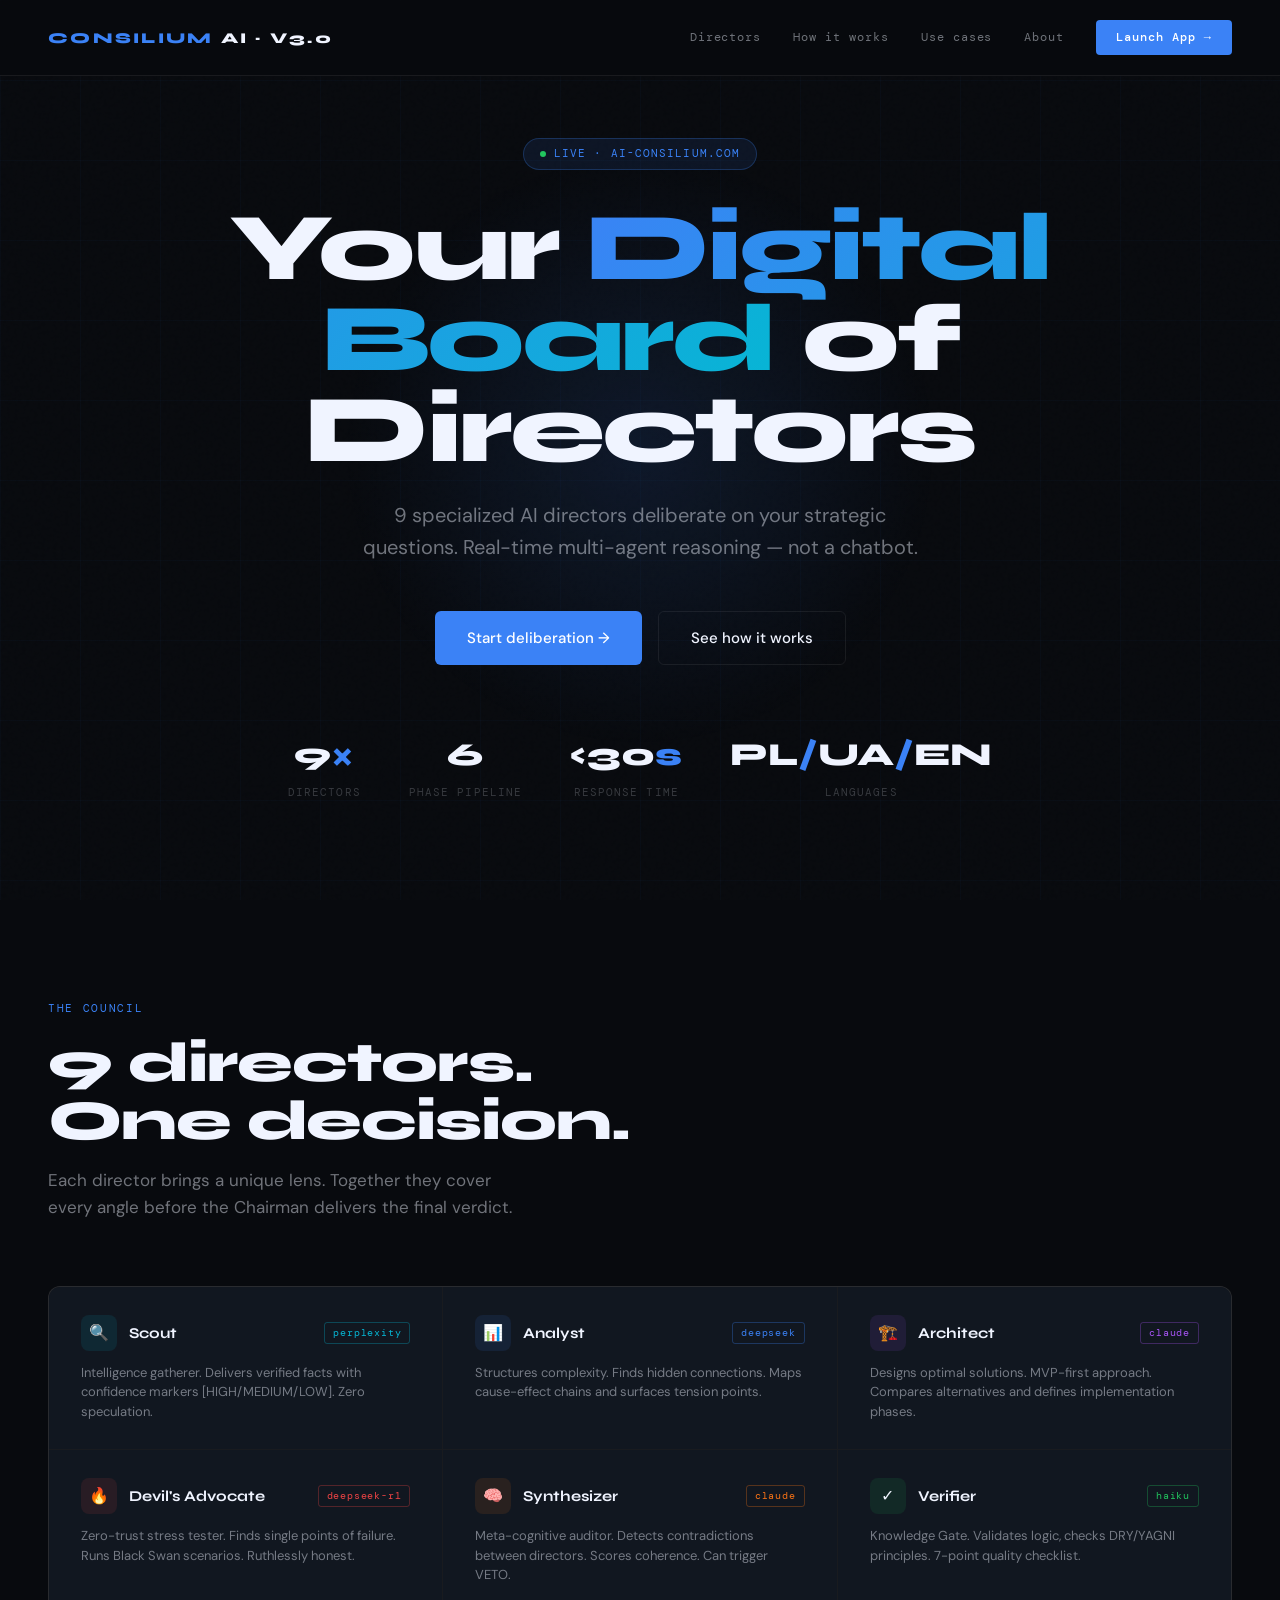
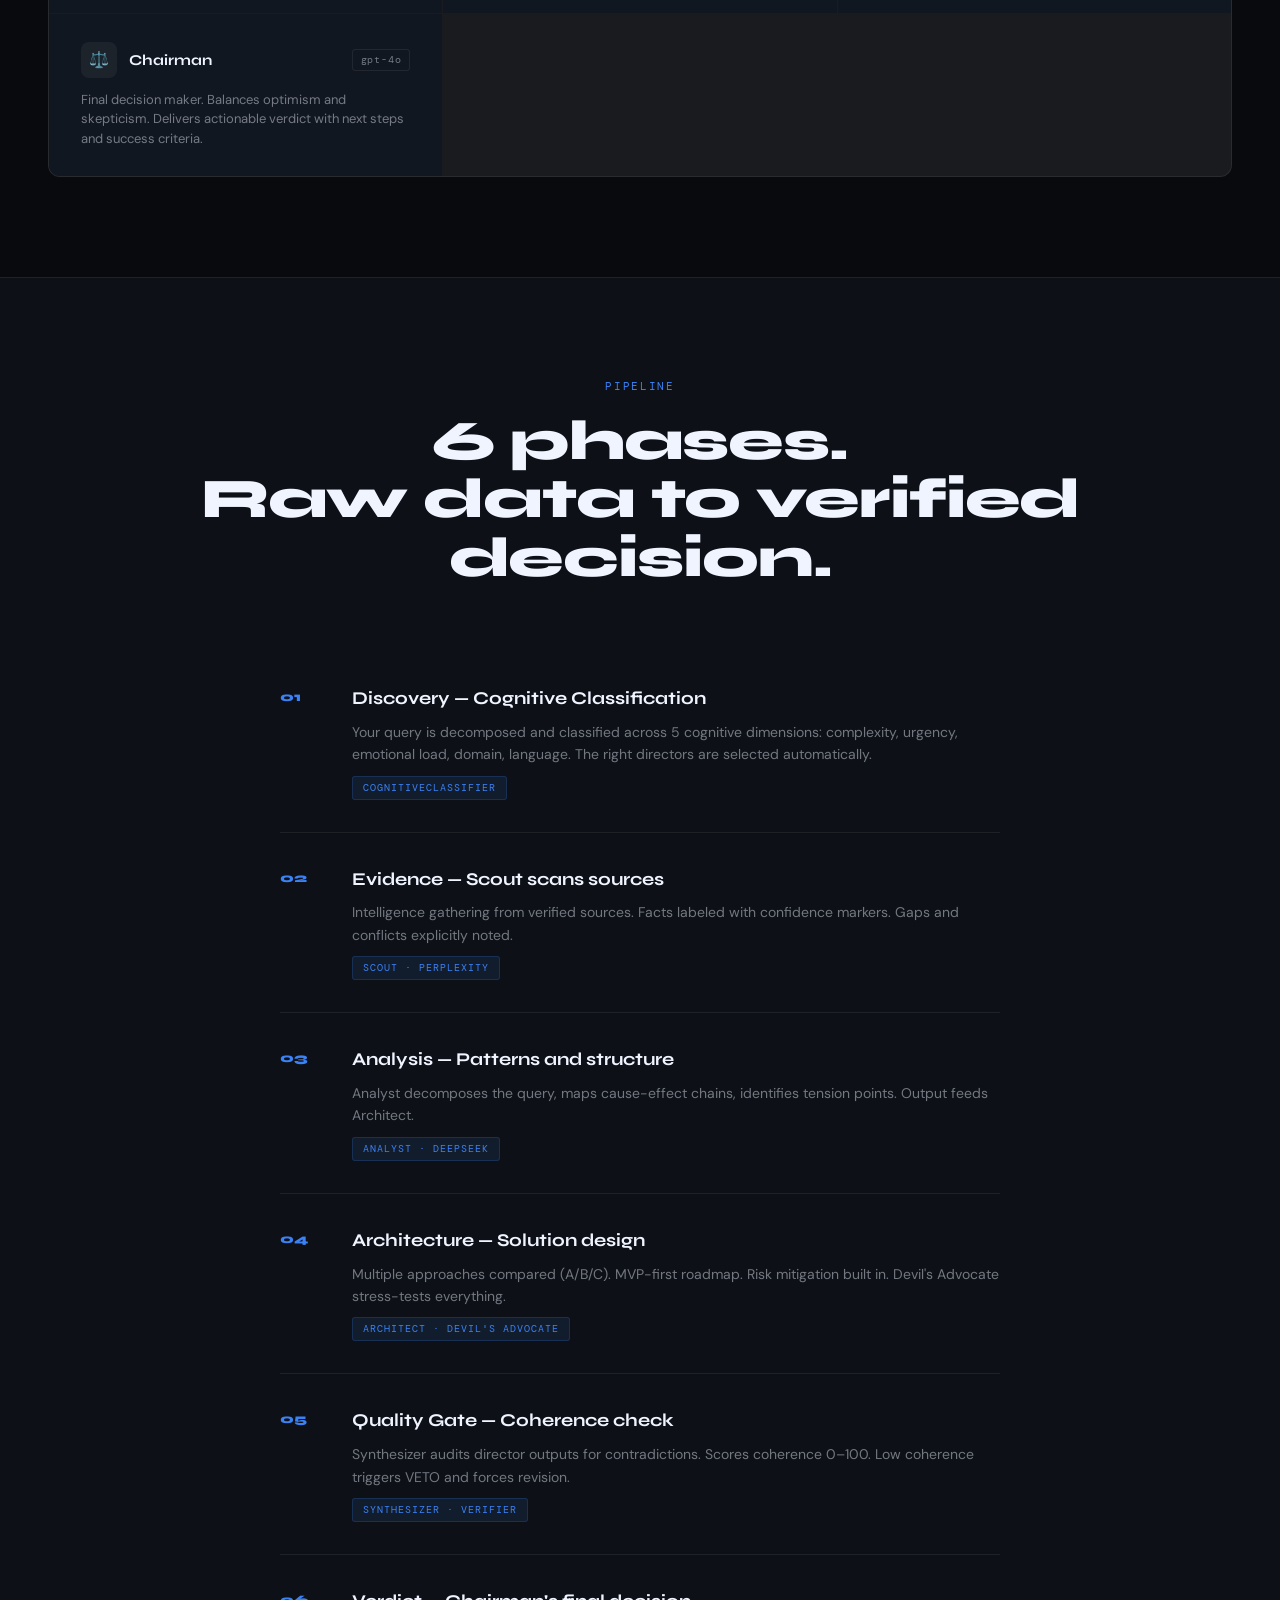
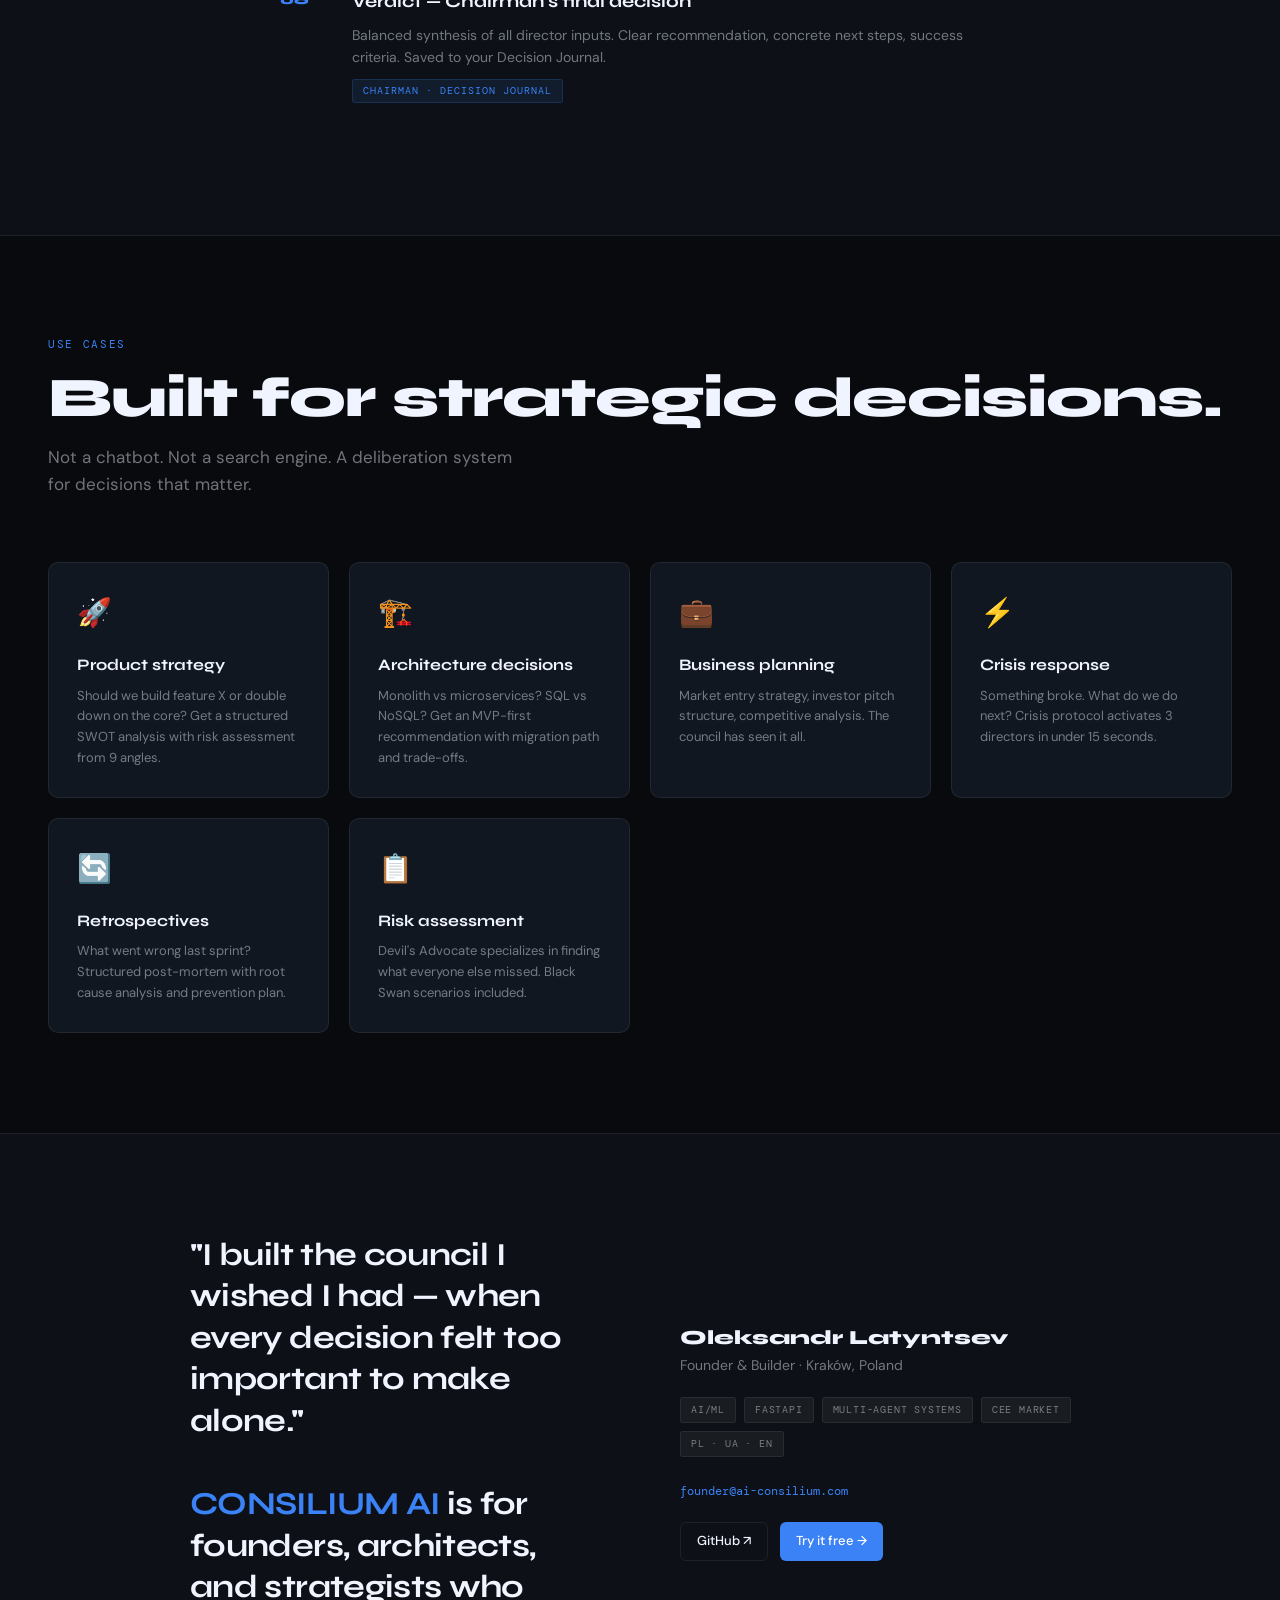
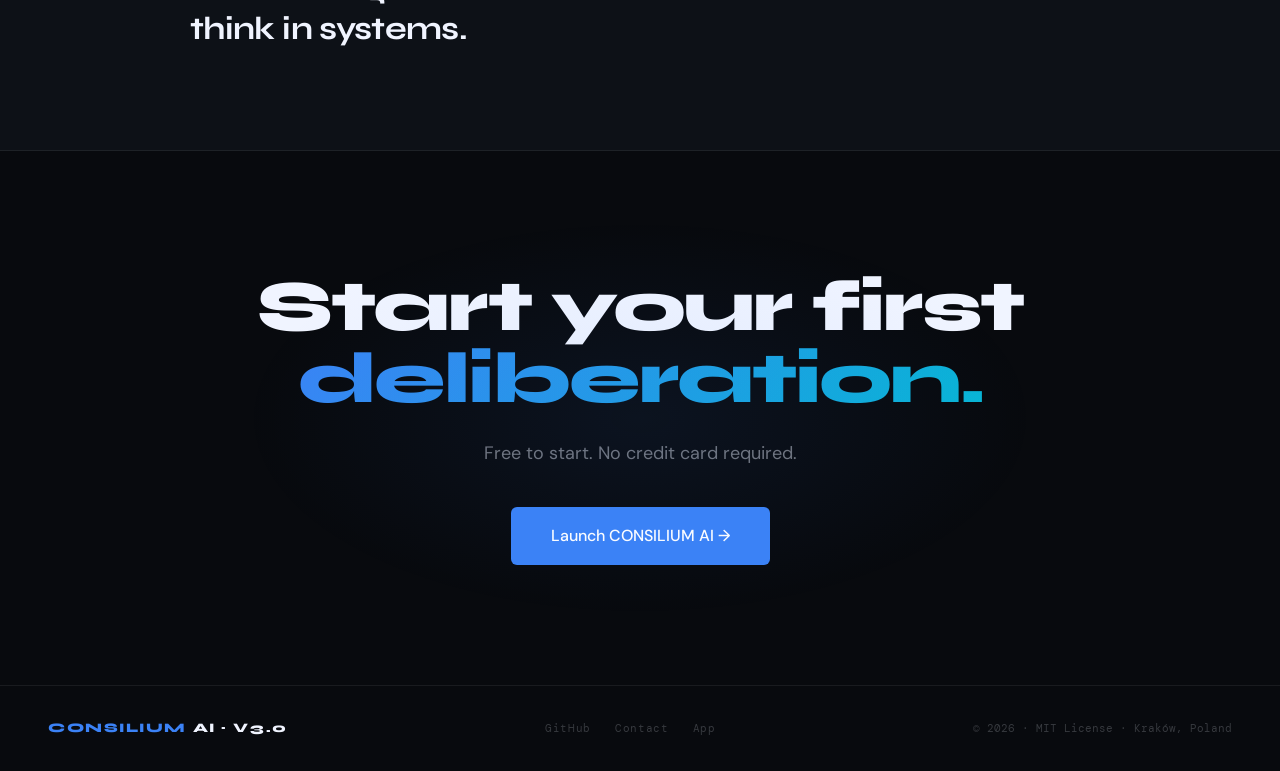
==== landing.html @ d45c04ec "chore(repo): cleanup -- remove dead/dangerous scripts, fix render.yaml, sync README/ROADMAP with rea" ====
<!DOCTYPE html>
<html lang="en">
<head>
<meta charset="UTF-8">
<meta name="viewport" content="width=device-width, initial-scale=1.0">
<title>CONSILIUM AI — Digital Board of Directors</title>
<meta name="description" content="9 specialized AI directors deliberate on your strategic decisions. Multi-agent AI system for intellectual work.">
<link rel="preconnect" href="https://fonts.googleapis.com">
<link href="https://fonts.googleapis.com/css2?family=Syne:wght@400;700;800&family=DM+Mono:wght@300;400;500&family=DM+Sans:wght@300;400;500&display=swap" rel="stylesheet">
<style>
:root {
  --black:   #080a0e;
  --surface: #0d1117;
  --card:    #111720;
  --border:  rgba(255,255,255,0.07);
  --accent:  #3b82f6;
  --cyan:    #06b6d4;
  --green:   #22c55e;
  --orange:  #f97316;
  --red:     #ef4444;
  --purple:  #a855f7;
  --white:   #f0f4ff;
  --muted:   rgba(240,244,255,0.45);
  --dim:     rgba(240,244,255,0.2);
}

*, *::before, *::after { box-sizing: border-box; margin: 0; padding: 0; }

html { scroll-behavior: smooth; }

body {
  background: var(--black);
  color: var(--white);
  font-family: 'DM Sans', sans-serif;
  font-size: 16px;
  line-height: 1.6;
  overflow-x: hidden;
}

/* ── NOISE OVERLAY ─────────────────────────────── */
body::before {
  content: '';
  position: fixed; inset: 0; z-index: 0;
  background-image: url("data:image/svg+xml,%3Csvg viewBox='0 0 256 256' xmlns='http://www.w3.org/2000/svg'%3E%3Cfilter id='noise'%3E%3CfeTurbulence type='fractalNoise' baseFrequency='0.9' numOctaves='4' stitchTiles='stitch'/%3E%3C/filter%3E%3Crect width='100%25' height='100%25' filter='url(%23noise)' opacity='0.04'/%3E%3C/svg%3E");
  pointer-events: none;
  opacity: 0.4;
}

/* ── GRID LINES ──────────────────────────────────── */
.grid-bg {
  position: fixed; inset: 0; z-index: 0;
  background-image:
    linear-gradient(rgba(59,130,246,0.03) 1px, transparent 1px),
    linear-gradient(90deg, rgba(59,130,246,0.03) 1px, transparent 1px);
  background-size: 80px 80px;
  pointer-events: none;
}

/* ── NAV ──────────────────────────────────────────── */
nav {
  position: fixed; top: 0; left: 0; right: 0; z-index: 100;
  display: flex; align-items: center; justify-content: space-between;
  padding: 20px 48px;
  border-bottom: 1px solid var(--border);
  background: rgba(8,10,14,0.85);
  backdrop-filter: blur(20px);
}
.nav-logo {
  font-family: 'Syne', sans-serif;
  font-weight: 800; font-size: 15px;
  letter-spacing: 0.15em; text-transform: uppercase;
  color: var(--white);
}
.nav-logo span { color: var(--accent); }
.nav-links { display: flex; gap: 32px; align-items: center; }
.nav-links a {
  font-family: 'DM Mono', monospace;
  font-size: 12px; letter-spacing: 0.08em;
  color: var(--muted); text-decoration: none;
  transition: color 0.2s;
}
.nav-links a:hover { color: var(--white); }
.nav-cta {
  background: var(--accent); color: #fff !important;
  padding: 8px 20px; border-radius: 4px;
  font-weight: 500 !important;
}
.nav-cta:hover { background: #2563eb !important; }

/* ── HERO ────────────────────────────────────────── */
.hero {
  position: relative; z-index: 1;
  min-height: 100vh;
  display: flex; flex-direction: column;
  align-items: center; justify-content: center;
  text-align: center;
  padding: 120px 24px 80px;
  overflow: hidden;
}

.hero-glow {
  position: absolute;
  width: 600px; height: 600px;
  background: radial-gradient(ellipse, rgba(59,130,246,0.12) 0%, transparent 70%);
  top: 50%; left: 50%; transform: translate(-50%,-50%);
  pointer-events: none;
}

.hero-badge {
  display: inline-flex; align-items: center; gap: 8px;
  background: rgba(59,130,246,0.1);
  border: 1px solid rgba(59,130,246,0.25);
  border-radius: 100px;
  padding: 6px 16px;
  font-family: 'DM Mono', monospace;
  font-size: 11px; letter-spacing: 0.1em; text-transform: uppercase;
  color: var(--accent);
  margin-bottom: 32px;
  animation: fadeUp 0.6s ease both;
}
.badge-dot {
  width: 6px; height: 6px;
  background: var(--green); border-radius: 50%;
  animation: pulse 2s infinite;
}
@keyframes pulse {
  0%,100% { opacity: 1; } 50% { opacity: 0.3; }
}

h1 {
  font-family: 'Syne', sans-serif;
  font-size: clamp(48px, 8vw, 96px);
  font-weight: 800;
  line-height: 0.95;
  letter-spacing: -0.03em;
  margin-bottom: 24px;
  animation: fadeUp 0.7s 0.1s ease both;
}
h1 em {
  font-style: normal;
  background: linear-gradient(135deg, var(--accent) 0%, var(--cyan) 100%);
  -webkit-background-clip: text; -webkit-text-fill-color: transparent;
  background-clip: text;
}

.hero-sub {
  font-size: clamp(16px, 2vw, 20px);
  color: var(--muted); max-width: 560px;
  margin: 0 auto 48px;
  animation: fadeUp 0.7s 0.2s ease both;
}

.hero-actions {
  display: flex; gap: 16px; flex-wrap: wrap; justify-content: center;
  animation: fadeUp 0.7s 0.3s ease both;
}

.btn-primary {
  background: var(--accent); color: #fff;
  padding: 14px 32px; border-radius: 6px;
  font-family: 'DM Sans', sans-serif;
  font-size: 15px; font-weight: 500;
  text-decoration: none;
  transition: background 0.2s, transform 0.1s;
  display: inline-flex; align-items: center; gap: 8px;
}
.btn-primary:hover { background: #2563eb; transform: translateY(-1px); }

.btn-ghost {
  background: transparent; color: var(--white);
  padding: 14px 32px; border-radius: 6px;
  font-size: 15px; font-weight: 500;
  text-decoration: none;
  border: 1px solid var(--border);
  transition: border-color 0.2s, transform 0.1s;
  display: inline-flex; align-items: center; gap: 8px;
}
.btn-ghost:hover { border-color: rgba(255,255,255,0.3); transform: translateY(-1px); }

.hero-meta {
  margin-top: 64px;
  display: flex; gap: 48px; justify-content: center; flex-wrap: wrap;
  animation: fadeUp 0.7s 0.4s ease both;
}
.meta-item { text-align: center; }
.meta-num {
  font-family: 'Syne', sans-serif;
  font-size: 32px; font-weight: 800;
  color: var(--white);
}
.meta-num span { color: var(--accent); }
.meta-label {
  font-family: 'DM Mono', monospace;
  font-size: 11px; letter-spacing: 0.1em; text-transform: uppercase;
  color: var(--dim); margin-top: 4px;
}

@keyframes fadeUp {
  from { opacity: 0; transform: translateY(20px); }
  to   { opacity: 1; transform: translateY(0); }
}

/* ── DIRECTORS SECTION ───────────────────────────── */
.section { position: relative; z-index: 1; padding: 100px 48px; }
.section-label {
  font-family: 'DM Mono', monospace;
  font-size: 11px; letter-spacing: 0.15em; text-transform: uppercase;
  color: var(--accent); margin-bottom: 16px;
}
.section-title {
  font-family: 'Syne', sans-serif;
  font-size: clamp(32px, 5vw, 56px); font-weight: 800;
  line-height: 1.05; letter-spacing: -0.02em;
  margin-bottom: 16px;
}
.section-sub { color: var(--muted); max-width: 480px; font-size: 17px; }

.directors-grid {
  display: grid;
  grid-template-columns: repeat(auto-fill, minmax(300px, 1fr));
  gap: 1px;
  margin-top: 64px;
  border: 1px solid var(--border);
  border-radius: 12px;
  overflow: hidden;
  background: var(--border);
}
.director-card {
  background: var(--card);
  padding: 28px 32px;
  transition: background 0.2s;
  cursor: default;
}
.director-card:hover { background: #161d28; }
.dir-header { display: flex; align-items: center; gap: 12px; margin-bottom: 12px; }
.dir-icon {
  width: 36px; height: 36px; border-radius: 8px;
  display: flex; align-items: center; justify-content: center;
  font-size: 16px;
  flex-shrink: 0;
}
.dir-name {
  font-family: 'Syne', sans-serif;
  font-weight: 700; font-size: 15px;
}
.dir-model {
  font-family: 'DM Mono', monospace;
  font-size: 10px; letter-spacing: 0.08em;
  margin-left: auto; padding: 2px 8px;
  border-radius: 3px; border: 1px solid;
}
.dir-desc { color: var(--muted); font-size: 13px; line-height: 1.5; }

/* ── HOW IT WORKS ────────────────────────────────── */
.pipeline {
  display: flex; flex-direction: column; gap: 0;
  max-width: 720px; margin: 64px auto 0;
}
.pipe-step {
  display: grid; grid-template-columns: 48px 1fr;
  gap: 24px; padding: 32px 0;
  border-bottom: 1px solid var(--border);
  position: relative;
}
.pipe-step:last-child { border-bottom: none; }
.pipe-num {
  font-family: 'Syne', sans-serif;
  font-size: 13px; font-weight: 800;
  color: var(--accent);
  padding-top: 3px;
}
.pipe-title {
  font-family: 'Syne', sans-serif;
  font-weight: 700; font-size: 18px; margin-bottom: 8px;
}
.pipe-desc { color: var(--muted); font-size: 14px; }
.pipe-tag {
  display: inline-block; margin-top: 10px;
  font-family: 'DM Mono', monospace; font-size: 10px;
  letter-spacing: 0.1em; text-transform: uppercase;
  padding: 3px 10px; border-radius: 3px;
  background: rgba(59,130,246,0.1); color: var(--accent);
  border: 1px solid rgba(59,130,246,0.2);
}

/* ── USE CASES ────────────────────────────────────── */
.cases-grid {
  display: grid; grid-template-columns: repeat(auto-fill, minmax(280px, 1fr));
  gap: 20px; margin-top: 64px;
}
.case-card {
  background: var(--card);
  border: 1px solid var(--border);
  border-radius: 10px; padding: 28px;
  transition: border-color 0.2s, transform 0.2s;
}
.case-card:hover { border-color: rgba(59,130,246,0.3); transform: translateY(-2px); }
.case-icon { font-size: 28px; margin-bottom: 16px; }
.case-title { font-family: 'Syne', sans-serif; font-weight: 700; font-size: 16px; margin-bottom: 8px; }
.case-desc { color: var(--muted); font-size: 13px; line-height: 1.6; }

/* ── FOUNDER ─────────────────────────────────────── */
.founder-section {
  position: relative; z-index: 1;
  padding: 100px 48px;
  background: var(--surface);
  border-top: 1px solid var(--border);
  border-bottom: 1px solid var(--border);
}
.founder-inner {
  max-width: 900px; margin: 0 auto;
  display: grid; grid-template-columns: 1fr 1fr; gap: 80px; align-items: center;
}
.founder-quote {
  font-family: 'Syne', sans-serif;
  font-size: clamp(22px, 3vw, 32px); font-weight: 700;
  line-height: 1.3; letter-spacing: -0.02em;
  color: var(--white);
}
.founder-quote em {
  font-style: normal; color: var(--accent);
}
.founder-info { display: flex; flex-direction: column; gap: 20px; }
.founder-name {
  font-family: 'Syne', sans-serif;
  font-weight: 800; font-size: 20px;
}
.founder-title { color: var(--muted); font-size: 14px; }
.founder-tags { display: flex; flex-wrap: wrap; gap: 8px; }
.f-tag {
  font-family: 'DM Mono', monospace; font-size: 10px;
  letter-spacing: 0.08em; text-transform: uppercase;
  padding: 4px 10px; border-radius: 3px;
  background: rgba(255,255,255,0.05);
  border: 1px solid var(--border);
  color: var(--muted);
}
.founder-contact {
  font-family: 'DM Mono', monospace; font-size: 12px;
  color: var(--accent); text-decoration: none;
}

/* ── CTA SECTION ─────────────────────────────────── */
.cta-section {
  position: relative; z-index: 1;
  padding: 120px 48px; text-align: center;
  overflow: hidden;
}
.cta-glow {
  position: absolute;
  width: 800px; height: 400px;
  background: radial-gradient(ellipse, rgba(59,130,246,0.08) 0%, transparent 70%);
  top: 50%; left: 50%; transform: translate(-50%,-50%);
  pointer-events: none;
}
.cta-title {
  font-family: 'Syne', sans-serif;
  font-size: clamp(36px, 6vw, 72px); font-weight: 800;
  line-height: 1; letter-spacing: -0.03em;
  margin-bottom: 24px;
}
.cta-sub { color: var(--muted); font-size: 18px; margin-bottom: 40px; }

/* ── FOOTER ──────────────────────────────────────── */
footer {
  position: relative; z-index: 1;
  border-top: 1px solid var(--border);
  padding: 32px 48px;
  display: flex; align-items: center; justify-content: space-between;
  flex-wrap: wrap; gap: 16px;
}
.footer-logo {
  font-family: 'Syne', sans-serif; font-weight: 800; font-size: 13px;
  letter-spacing: 0.12em; text-transform: uppercase;
}
.footer-logo span { color: var(--accent); }
.footer-links { display: flex; gap: 24px; flex-wrap: wrap; }
.footer-links a {
  font-family: 'DM Mono', monospace; font-size: 11px;
  letter-spacing: 0.06em; color: var(--dim); text-decoration: none;
}
.footer-links a:hover { color: var(--muted); }
.footer-right {
  font-family: 'DM Mono', monospace; font-size: 11px;
  color: var(--dim);
}

/* ── MOBILE ──────────────────────────────────────── */
@media (max-width: 768px) {
  nav { padding: 16px 20px; }
  .nav-links { display: none; }
  .section { padding: 64px 20px; }
  .founder-inner { grid-template-columns: 1fr; gap: 40px; }
  footer { padding: 24px 20px; flex-direction: column; gap: 12px; }
}
</style>
</head>
<body>

<div class="grid-bg"></div>

<!-- NAV -->
<nav>
  <div class="nav-logo"><span>CONSILIUM</span> AI · v3.0</div>
  <div class="nav-links">
    <a href="#directors">Directors</a>
    <a href="#how">How it works</a>
    <a href="#cases">Use cases</a>
    <a href="#founder">About</a>
    <a href="https://ai-consilium.com" class="nav-cta">Launch App →</a>
  </div>
</nav>

<!-- HERO -->
<section class="hero">
  <div class="hero-glow"></div>

  <div class="hero-badge">
    <span class="badge-dot"></span>
    Live · ai-consilium.com
  </div>

  <h1>Your <em>Digital<br>Board</em> of<br>Directors</h1>

  <p class="hero-sub">
    9 specialized AI directors deliberate on your strategic questions.
    Real-time multi-agent reasoning — not a chatbot.
  </p>

  <div class="hero-actions">
    <a href="https://ai-consilium.com" class="btn-primary">
      Start deliberation →
    </a>
    <a href="#how" class="btn-ghost">
      See how it works
    </a>
  </div>

  <div class="hero-meta">
    <div class="meta-item">
      <div class="meta-num">9<span>×</span></div>
      <div class="meta-label">Directors</div>
    </div>
    <div class="meta-item">
      <div class="meta-num">6</div>
      <div class="meta-label">Phase pipeline</div>
    </div>
    <div class="meta-item">
      <div class="meta-num">&lt;30<span>s</span></div>
      <div class="meta-label">Response time</div>
    </div>
    <div class="meta-item">
      <div class="meta-num">PL<span>/</span>UA<span>/</span>EN</div>
      <div class="meta-label">Languages</div>
    </div>
  </div>
</section>

<!-- DIRECTORS -->
<section class="section" id="directors">
  <div style="max-width:1200px; margin:0 auto;">
    <div class="section-label">The Council</div>
    <h2 class="section-title">9 directors.<br>One decision.</h2>
    <p class="section-sub">Each director brings a unique lens. Together they cover every angle before the Chairman delivers the final verdict.</p>

    <div class="directors-grid">
      <div class="director-card">
        <div class="dir-header">
          <div class="dir-icon" style="background:rgba(6,182,212,0.1);">🔍</div>
          <div class="dir-name">Scout</div>
          <div class="dir-model" style="color:var(--cyan);border-color:rgba(6,182,212,0.3);">perplexity</div>
        </div>
        <div class="dir-desc">Intelligence gatherer. Delivers verified facts with confidence markers [HIGH/MEDIUM/LOW]. Zero speculation.</div>
      </div>

      <div class="director-card">
        <div class="dir-header">
          <div class="dir-icon" style="background:rgba(59,130,246,0.1);">📊</div>
          <div class="dir-name">Analyst</div>
          <div class="dir-model" style="color:var(--accent);border-color:rgba(59,130,246,0.3);">deepseek</div>
        </div>
        <div class="dir-desc">Structures complexity. Finds hidden connections. Maps cause-effect chains and surfaces tension points.</div>
      </div>

      <div class="director-card">
        <div class="dir-header">
          <div class="dir-icon" style="background:rgba(168,85,247,0.1);">🏗️</div>
          <div class="dir-name">Architect</div>
          <div class="dir-model" style="color:var(--purple);border-color:rgba(168,85,247,0.3);">claude</div>
        </div>
        <div class="dir-desc">Designs optimal solutions. MVP-first approach. Compares alternatives and defines implementation phases.</div>
      </div>

      <div class="director-card">
        <div class="dir-header">
          <div class="dir-icon" style="background:rgba(239,68,68,0.1);">🔥</div>
          <div class="dir-name">Devil's Advocate</div>
          <div class="dir-model" style="color:var(--red);border-color:rgba(239,68,68,0.3);">deepseek-r1</div>
        </div>
        <div class="dir-desc">Zero-trust stress tester. Finds single points of failure. Runs Black Swan scenarios. Ruthlessly honest.</div>
      </div>

      <div class="director-card">
        <div class="dir-header">
          <div class="dir-icon" style="background:rgba(249,115,22,0.1);">🧠</div>
          <div class="dir-name">Synthesizer</div>
          <div class="dir-model" style="color:var(--orange);border-color:rgba(249,115,22,0.3);">claude</div>
        </div>
        <div class="dir-desc">Meta-cognitive auditor. Detects contradictions between directors. Scores coherence. Can trigger VETO.</div>
      </div>

      <div class="director-card">
        <div class="dir-header">
          <div class="dir-icon" style="background:rgba(34,197,94,0.1);">✓</div>
          <div class="dir-name">Verifier</div>
          <div class="dir-model" style="color:var(--green);border-color:rgba(34,197,94,0.3);">haiku</div>
        </div>
        <div class="dir-desc">Knowledge Gate. Validates logic, checks DRY/YAGNI principles. 7-point quality checklist.</div>
      </div>

      <div class="director-card" style="grid-column: span 1;">
        <div class="dir-header">
          <div class="dir-icon" style="background:rgba(240,244,255,0.05);">⚖️</div>
          <div class="dir-name">Chairman</div>
          <div class="dir-model" style="color:var(--muted);border-color:var(--border);">gpt-4o</div>
        </div>
        <div class="dir-desc">Final decision maker. Balances optimism and skepticism. Delivers actionable verdict with next steps and success criteria.</div>
      </div>
    </div>
  </div>
</section>

<!-- HOW IT WORKS -->
<section class="section" id="how" style="background:var(--surface); border-top:1px solid var(--border); border-bottom:1px solid var(--border);">
  <div style="max-width:900px; margin:0 auto; text-align:center;">
    <div class="section-label">Pipeline</div>
    <h2 class="section-title">6 phases.<br>Raw data to verified decision.</h2>
  </div>

  <div class="pipeline">
    <div class="pipe-step">
      <div class="pipe-num">01</div>
      <div>
        <div class="pipe-title">Discovery — Cognitive Classification</div>
        <div class="pipe-desc">Your query is decomposed and classified across 5 cognitive dimensions: complexity, urgency, emotional load, domain, language. The right directors are selected automatically.</div>
        <span class="pipe-tag">CognitiveClassifier</span>
      </div>
    </div>
    <div class="pipe-step">
      <div class="pipe-num">02</div>
      <div>
        <div class="pipe-title">Evidence — Scout scans sources</div>
        <div class="pipe-desc">Intelligence gathering from verified sources. Facts labeled with confidence markers. Gaps and conflicts explicitly noted.</div>
        <span class="pipe-tag">Scout · Perplexity</span>
      </div>
    </div>
    <div class="pipe-step">
      <div class="pipe-num">03</div>
      <div>
        <div class="pipe-title">Analysis — Patterns and structure</div>
        <div class="pipe-desc">Analyst decomposes the query, maps cause-effect chains, identifies tension points. Output feeds Architect.</div>
        <span class="pipe-tag">Analyst · DeepSeek</span>
      </div>
    </div>
    <div class="pipe-step">
      <div class="pipe-num">04</div>
      <div>
        <div class="pipe-title">Architecture — Solution design</div>
        <div class="pipe-desc">Multiple approaches compared (A/B/C). MVP-first roadmap. Risk mitigation built in. Devil's Advocate stress-tests everything.</div>
        <span class="pipe-tag">Architect · Devil's Advocate</span>
      </div>
    </div>
    <div class="pipe-step">
      <div class="pipe-num">05</div>
      <div>
        <div class="pipe-title">Quality Gate — Coherence check</div>
        <div class="pipe-desc">Synthesizer audits director outputs for contradictions. Scores coherence 0–100. Low coherence triggers VETO and forces revision.</div>
        <span class="pipe-tag">Synthesizer · Verifier</span>
      </div>
    </div>
    <div class="pipe-step">
      <div class="pipe-num">06</div>
      <div>
        <div class="pipe-title">Verdict — Chairman's final decision</div>
        <div class="pipe-desc">Balanced synthesis of all director inputs. Clear recommendation, concrete next steps, success criteria. Saved to your Decision Journal.</div>
        <span class="pipe-tag">Chairman · Decision Journal</span>
      </div>
    </div>
  </div>
</section>

<!-- USE CASES -->
<section class="section" id="cases">
  <div style="max-width:1200px; margin:0 auto;">
    <div class="section-label">Use Cases</div>
    <h2 class="section-title">Built for strategic decisions.</h2>
    <p class="section-sub">Not a chatbot. Not a search engine. A deliberation system for decisions that matter.</p>

    <div class="cases-grid">
      <div class="case-card">
        <div class="case-icon">🚀</div>
        <div class="case-title">Product strategy</div>
        <div class="case-desc">Should we build feature X or double down on the core? Get a structured SWOT analysis with risk assessment from 9 angles.</div>
      </div>
      <div class="case-card">
        <div class="case-icon">🏗️</div>
        <div class="case-title">Architecture decisions</div>
        <div class="case-desc">Monolith vs microservices? SQL vs NoSQL? Get an MVP-first recommendation with migration path and trade-offs.</div>
      </div>
      <div class="case-card">
        <div class="case-icon">💼</div>
        <div class="case-title">Business planning</div>
        <div class="case-desc">Market entry strategy, investor pitch structure, competitive analysis. The council has seen it all.</div>
      </div>
      <div class="case-card">
        <div class="case-icon">⚡</div>
        <div class="case-title">Crisis response</div>
        <div class="case-desc">Something broke. What do we do next? Crisis protocol activates 3 directors in under 15 seconds.</div>
      </div>
      <div class="case-card">
        <div class="case-icon">🔄</div>
        <div class="case-title">Retrospectives</div>
        <div class="case-desc">What went wrong last sprint? Structured post-mortem with root cause analysis and prevention plan.</div>
      </div>
      <div class="case-card">
        <div class="case-icon">📋</div>
        <div class="case-title">Risk assessment</div>
        <div class="case-desc">Devil's Advocate specializes in finding what everyone else missed. Black Swan scenarios included.</div>
      </div>
    </div>
  </div>
</section>

<!-- FOUNDER -->
<section class="founder-section" id="founder">
  <div class="founder-inner">
    <div class="founder-quote">
      "I built the council I wished I had — when every decision felt too important to make alone."
      <br><br>
      <em>CONSILIUM AI</em> is for founders, architects, and strategists who think in systems.
    </div>
    <div class="founder-info">
      <div>
        <div class="founder-name">Oleksandr Latyntsev</div>
        <div class="founder-title">Founder & Builder · Kraków, Poland</div>
      </div>
      <div class="founder-tags">
        <span class="f-tag">AI/ML</span>
        <span class="f-tag">FastAPI</span>
        <span class="f-tag">Multi-agent systems</span>
        <span class="f-tag">CEE market</span>
        <span class="f-tag">PL · UA · EN</span>
      </div>
      <div>
        <a href="mailto:founder@ai-consilium.com" class="founder-contact">founder@ai-consilium.com</a>
      </div>
      <div style="display:flex; gap:12px; flex-wrap:wrap;">
        <a href="https://github.com/autoalexai-sketch/CONSILIUM-AI" class="btn-ghost" style="font-size:13px; padding:8px 16px;">
          GitHub ↗
        </a>
        <a href="https://ai-consilium.com" class="btn-primary" style="font-size:13px; padding:8px 16px;">
          Try it free →
        </a>
      </div>
    </div>
  </div>
</section>

<!-- CTA -->
<section class="cta-section">
  <div class="cta-glow"></div>
  <div class="cta-title">Start your first<br><em style="background:linear-gradient(135deg,var(--accent),var(--cyan));-webkit-background-clip:text;-webkit-text-fill-color:transparent;background-clip:text;font-style:normal;">deliberation.</em></div>
  <p class="cta-sub">Free to start. No credit card required.</p>
  <a href="https://ai-consilium.com" class="btn-primary" style="font-size:16px; padding:16px 40px;">
    Launch CONSILIUM AI →
  </a>
</section>

<!-- FOOTER -->
<footer>
  <div class="footer-logo"><span>CONSILIUM</span> AI · v3.0</div>
  <div class="footer-links">
    <a href="https://github.com/autoalexai-sketch/CONSILIUM-AI">GitHub</a>
    <a href="mailto:founder@ai-consilium.com">Contact</a>
    <a href="https://ai-consilium.com">App</a>
  </div>
  <div class="footer-right">© 2026 · MIT License · Kraków, Poland</div>
</footer>

</body>
</html>
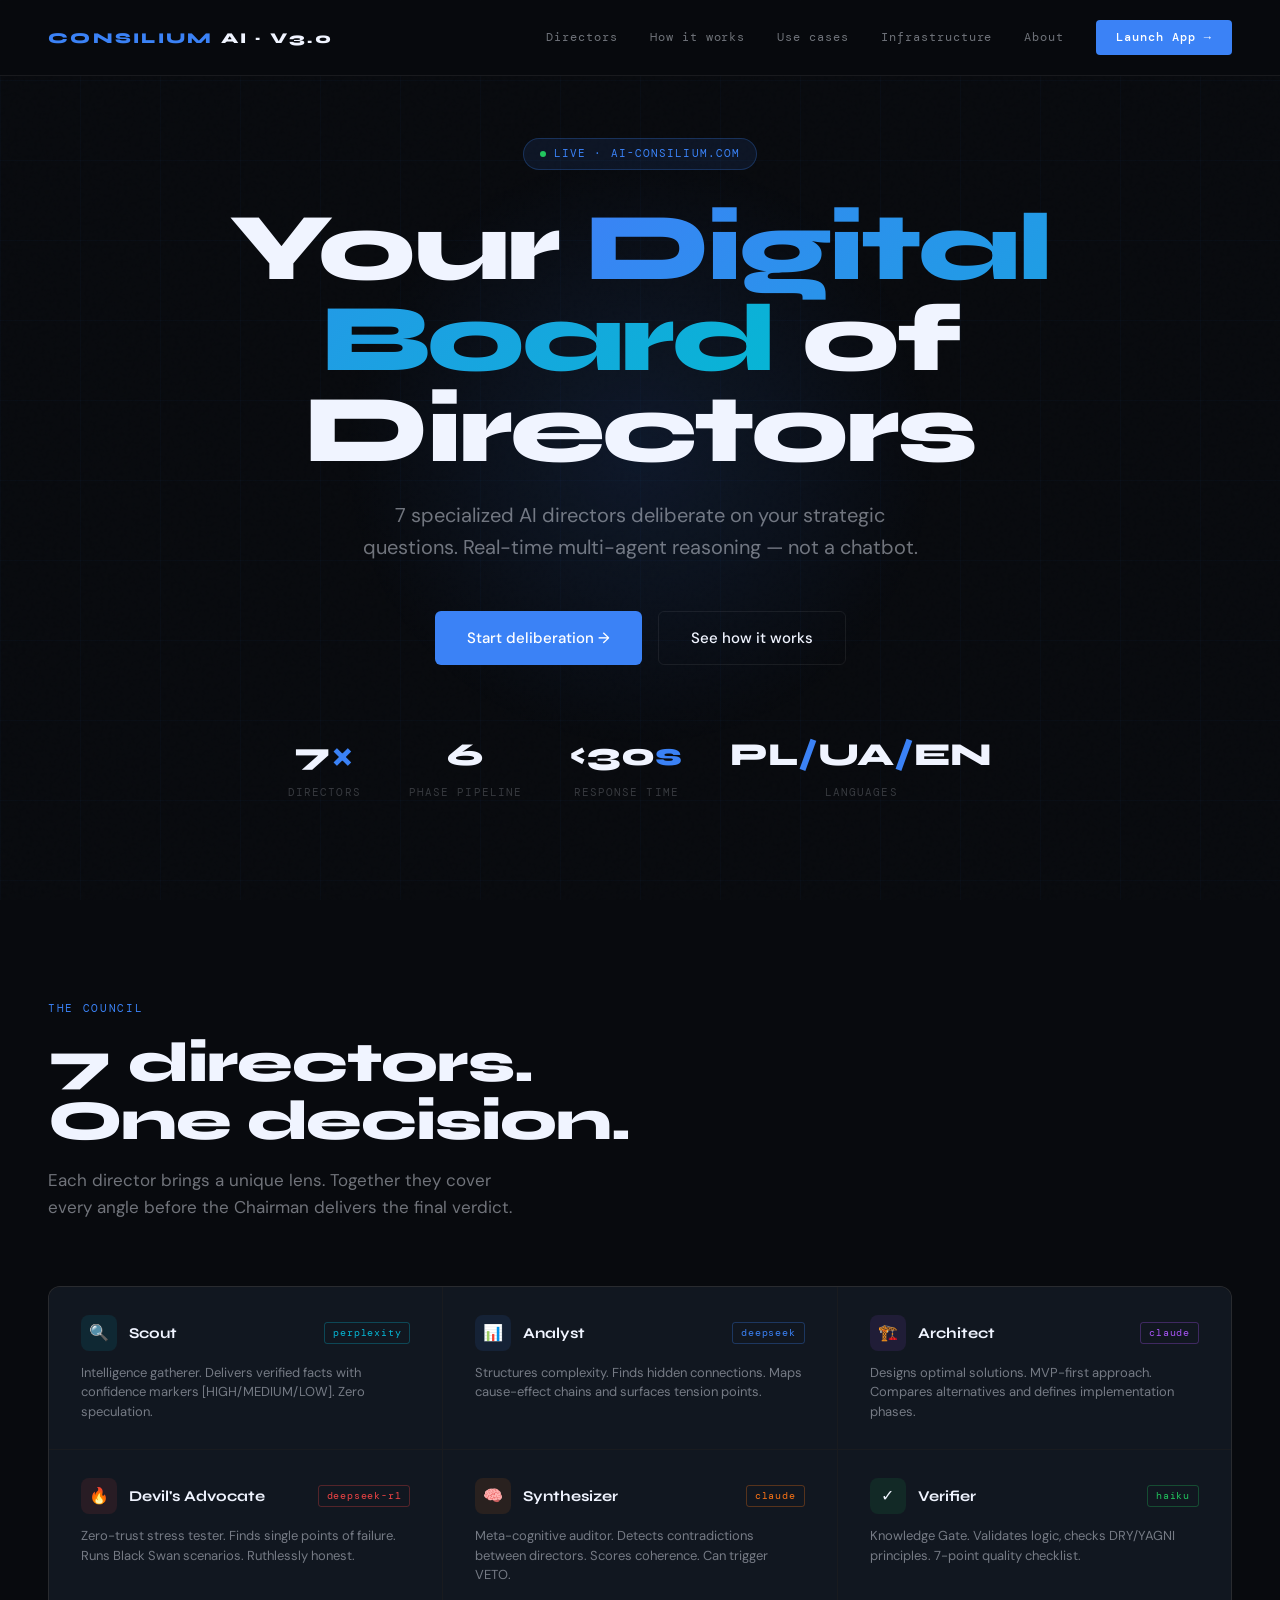
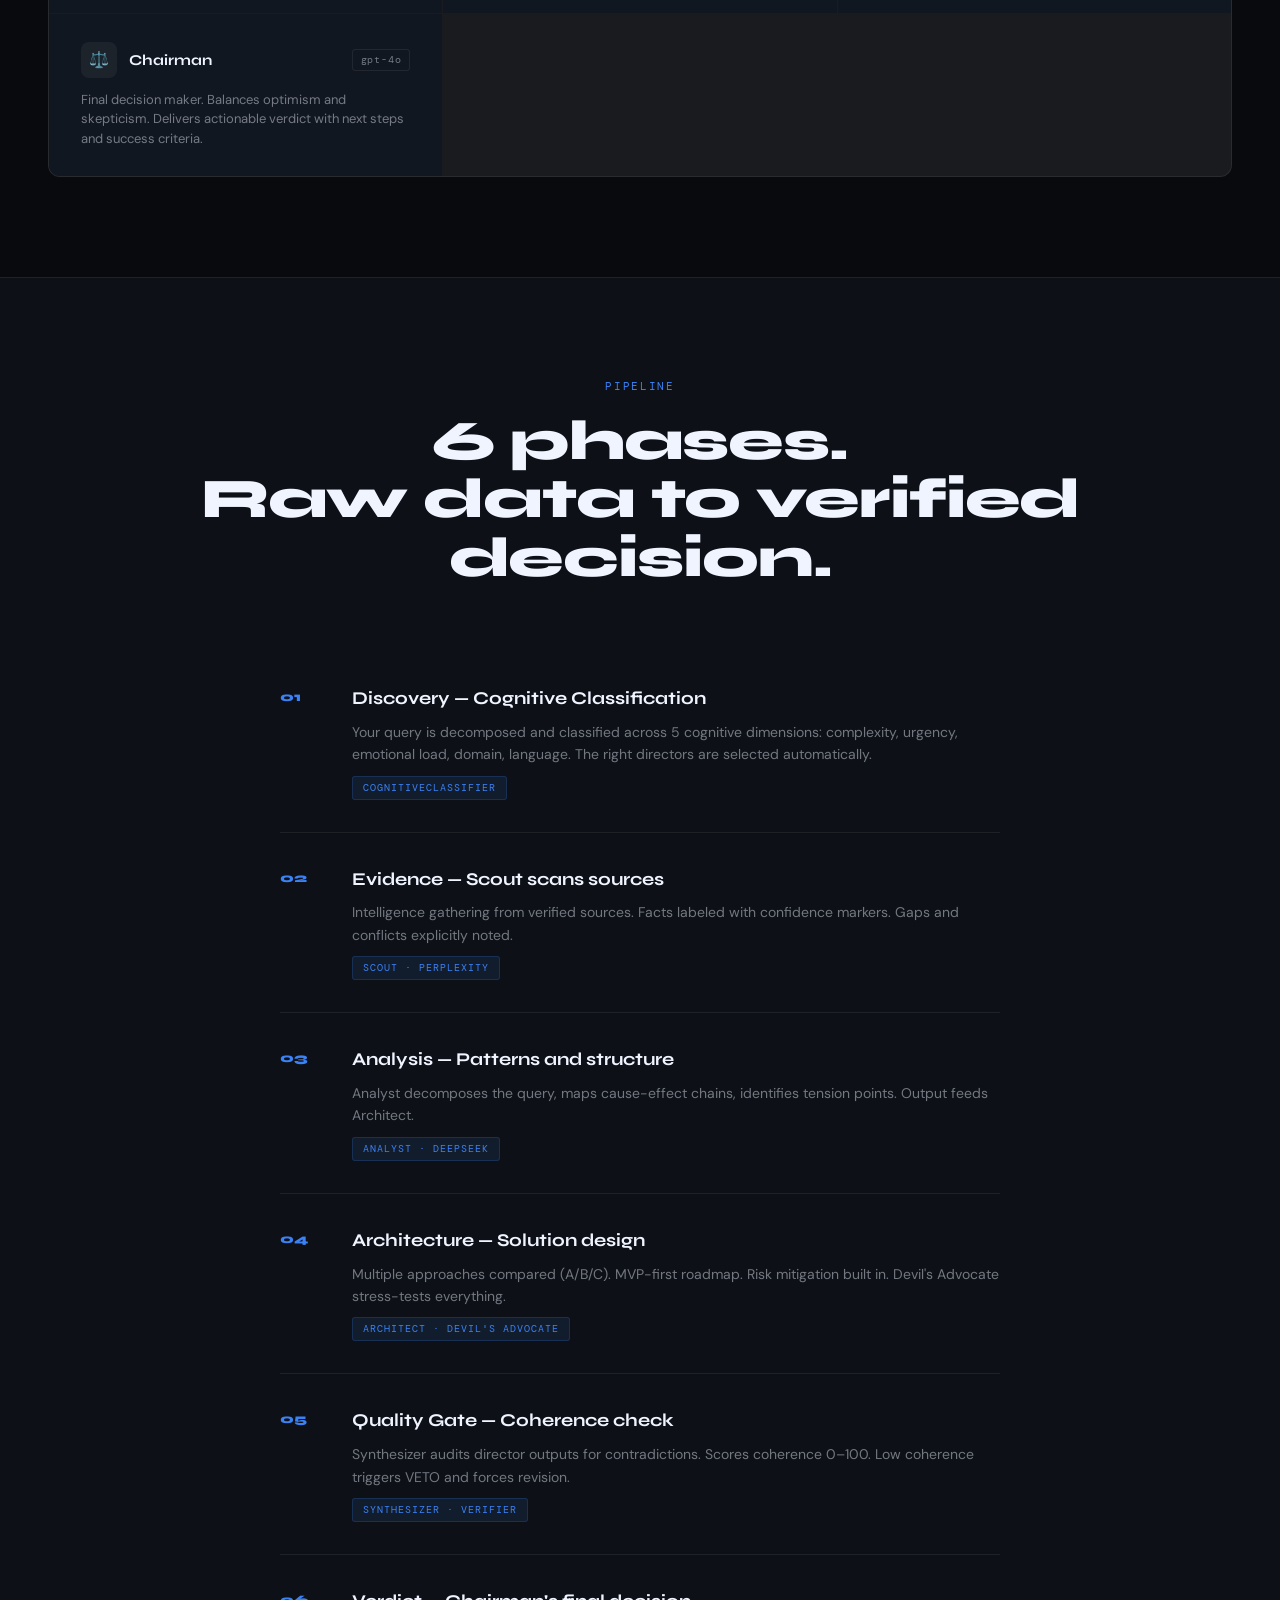
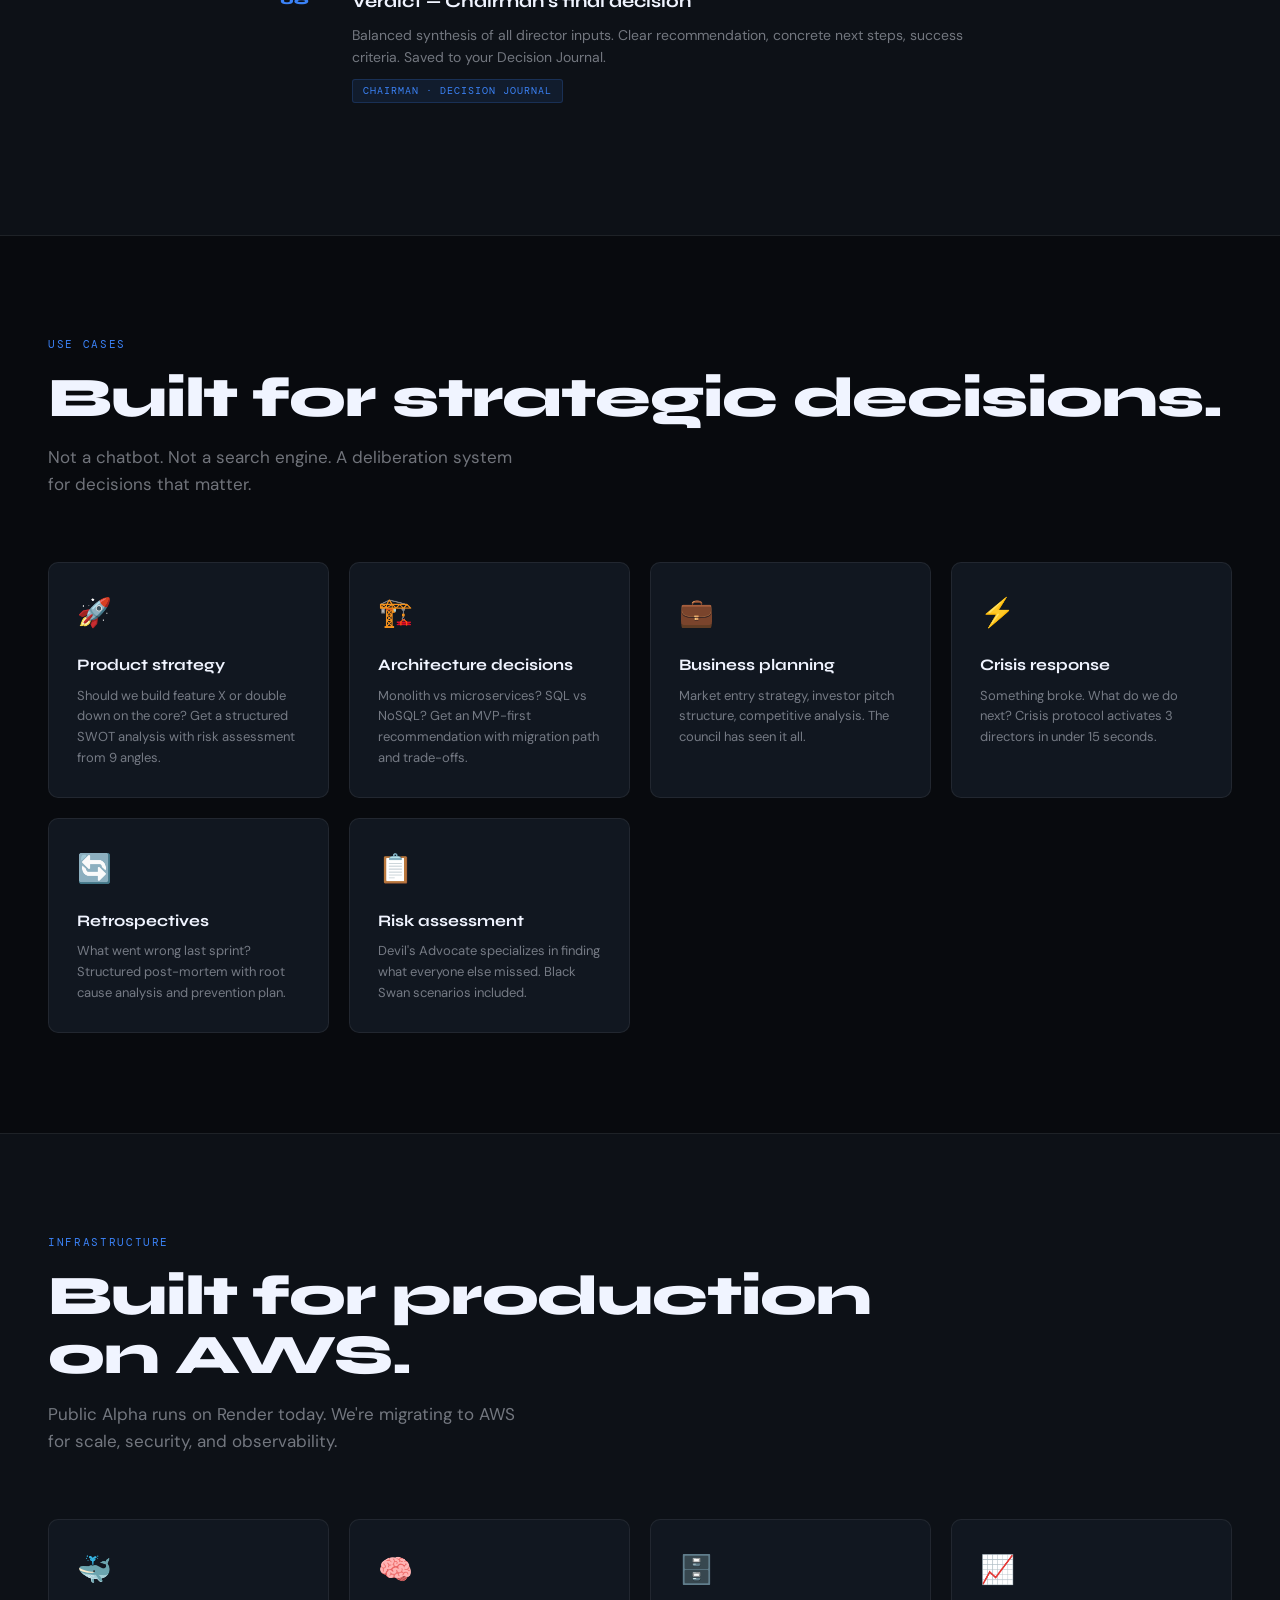
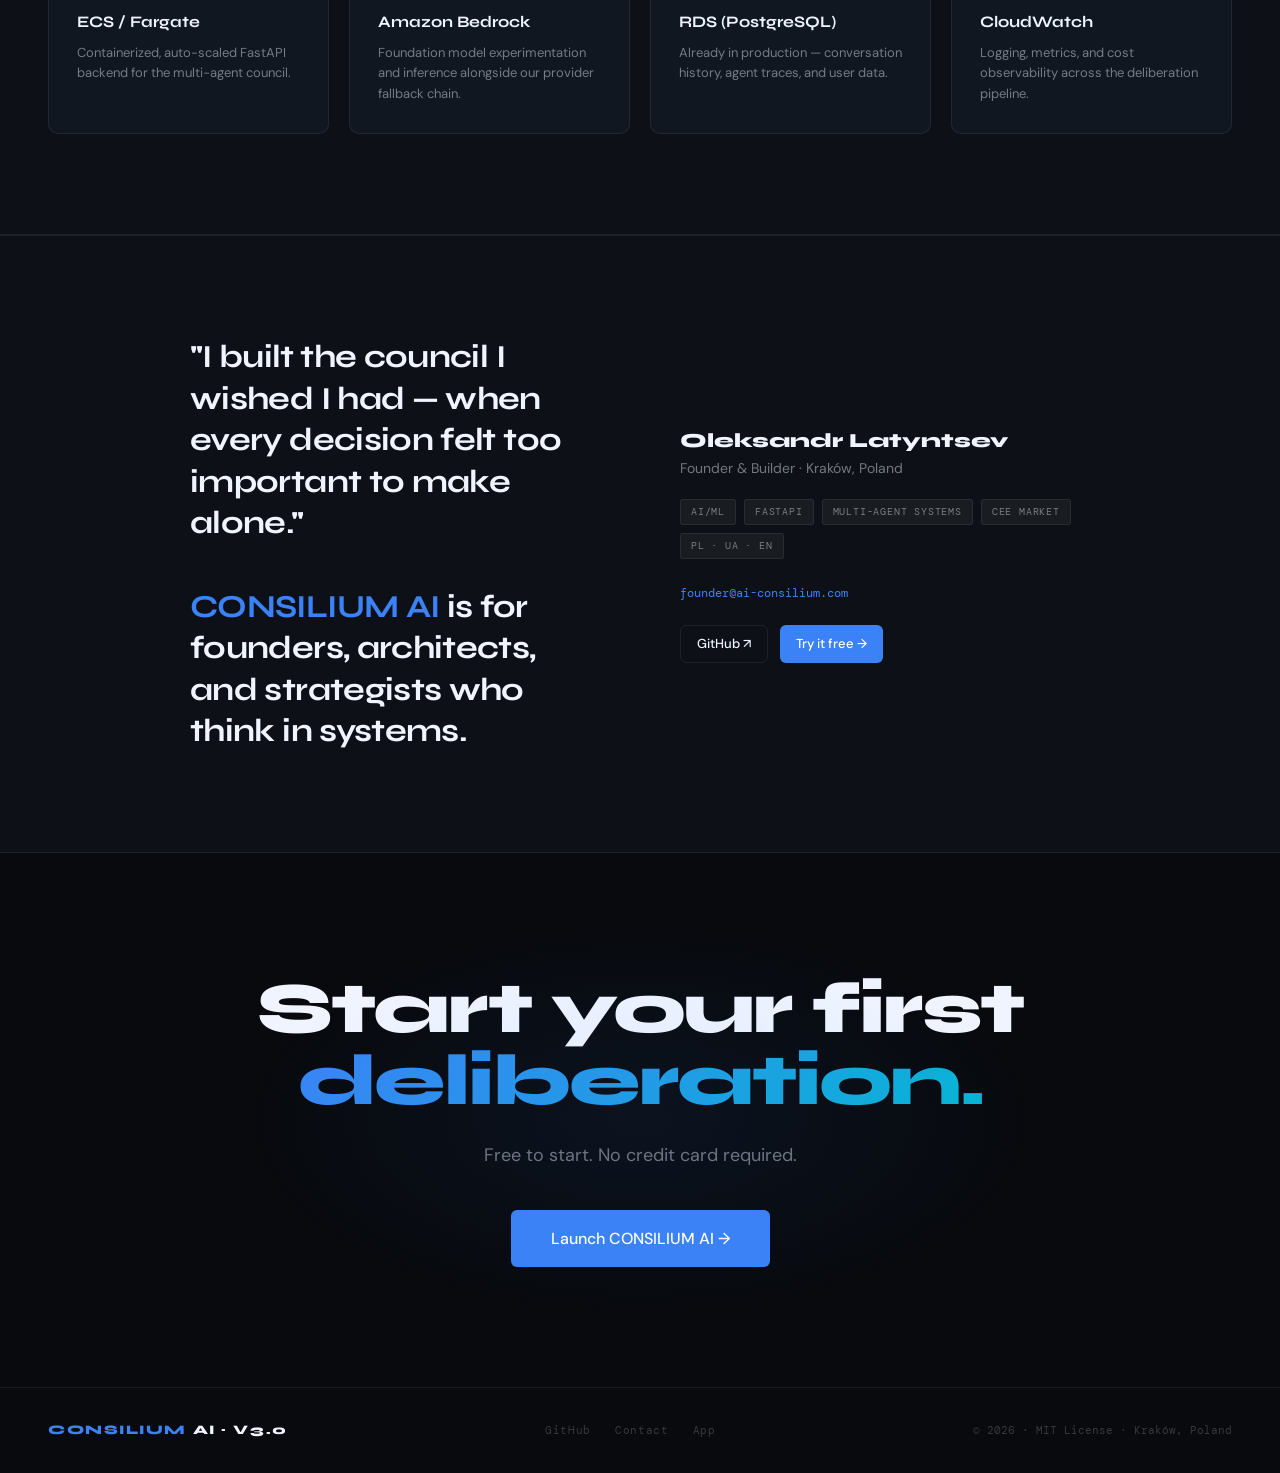
==== commit 32fde55c: "docs: AWS Activate prep (Planned AWS Deployment table + Why AWS section)" ====
--- a/landing.html
+++ b/landing.html
@@ -4,7 +4,7 @@
 <meta charset="UTF-8">
 <meta name="viewport" content="width=device-width, initial-scale=1.0">
 <title>CONSILIUM AI — Digital Board of Directors</title>
-<meta name="description" content="9 specialized AI directors deliberate on your strategic decisions. Multi-agent AI system for intellectual work.">
+<meta name="description" content="7 specialized AI directors deliberate on your strategic decisions. Multi-agent AI system for intellectual work.">
 <link rel="preconnect" href="https://fonts.googleapis.com">
 <link href="https://fonts.googleapis.com/css2?family=Syne:wght@400;700;800&family=DM+Mono:wght@300;400;500&family=DM+Sans:wght@300;400;500&display=swap" rel="stylesheet">
 <style>
@@ -406,6 +406,7 @@
     <a href="#directors">Directors</a>
     <a href="#how">How it works</a>
     <a href="#cases">Use cases</a>
+    <a href="#aws">Infrastructure</a>
     <a href="#founder">About</a>
     <a href="https://ai-consilium.com" class="nav-cta">Launch App →</a>
   </div>
@@ -423,7 +424,7 @@
   <h1>Your <em>Digital<br>Board</em> of<br>Directors</h1>
 
   <p class="hero-sub">
-    9 specialized AI directors deliberate on your strategic questions.
+    7 specialized AI directors deliberate on your strategic questions.
     Real-time multi-agent reasoning — not a chatbot.
   </p>
 
@@ -438,7 +439,7 @@
 
   <div class="hero-meta">
     <div class="meta-item">
-      <div class="meta-num">9<span>×</span></div>
+      <div class="meta-num">7<span>×</span></div>
       <div class="meta-label">Directors</div>
     </div>
     <div class="meta-item">
@@ -460,7 +461,7 @@
 <section class="section" id="directors">
   <div style="max-width:1200px; margin:0 auto;">
     <div class="section-label">The Council</div>
-    <h2 class="section-title">9 directors.<br>One decision.</h2>
+    <h2 class="section-title">7 directors.<br>One decision.</h2>
     <p class="section-sub">Each director brings a unique lens. Together they cover every angle before the Chairman delivers the final verdict.</p>
 
     <div class="directors-grid">
@@ -626,6 +627,38 @@
         <div class="case-icon">📋</div>
         <div class="case-title">Risk assessment</div>
         <div class="case-desc">Devil's Advocate specializes in finding what everyone else missed. Black Swan scenarios included.</div>
+      </div>
+    </div>
+  </div>
+</section>
+
+<!-- WHY AWS -->
+<section class="section" id="aws" style="background:var(--surface); border-top:1px solid var(--border); border-bottom:1px solid var(--border);">
+  <div style="max-width:1200px; margin:0 auto;">
+    <div class="section-label">Infrastructure</div>
+    <h2 class="section-title">Built for production<br>on AWS.</h2>
+    <p class="section-sub">Public Alpha runs on Render today. We're migrating to AWS for scale, security, and observability.</p>
+
+    <div class="cases-grid">
+      <div class="case-card">
+        <div class="case-icon">🐳</div>
+        <div class="case-title">ECS / Fargate</div>
+        <div class="case-desc">Containerized, auto-scaled FastAPI backend for the multi-agent council.</div>
+      </div>
+      <div class="case-card">
+        <div class="case-icon">🧠</div>
+        <div class="case-title">Amazon Bedrock</div>
+        <div class="case-desc">Foundation model experimentation and inference alongside our provider fallback chain.</div>
+      </div>
+      <div class="case-card">
+        <div class="case-icon">🗄️</div>
+        <div class="case-title">RDS (PostgreSQL)</div>
+        <div class="case-desc">Already in production — conversation history, agent traces, and user data.</div>
+      </div>
+      <div class="case-card">
+        <div class="case-icon">📈</div>
+        <div class="case-title">CloudWatch</div>
+        <div class="case-desc">Logging, metrics, and cost observability across the deliberation pipeline.</div>
       </div>
     </div>
   </div>
